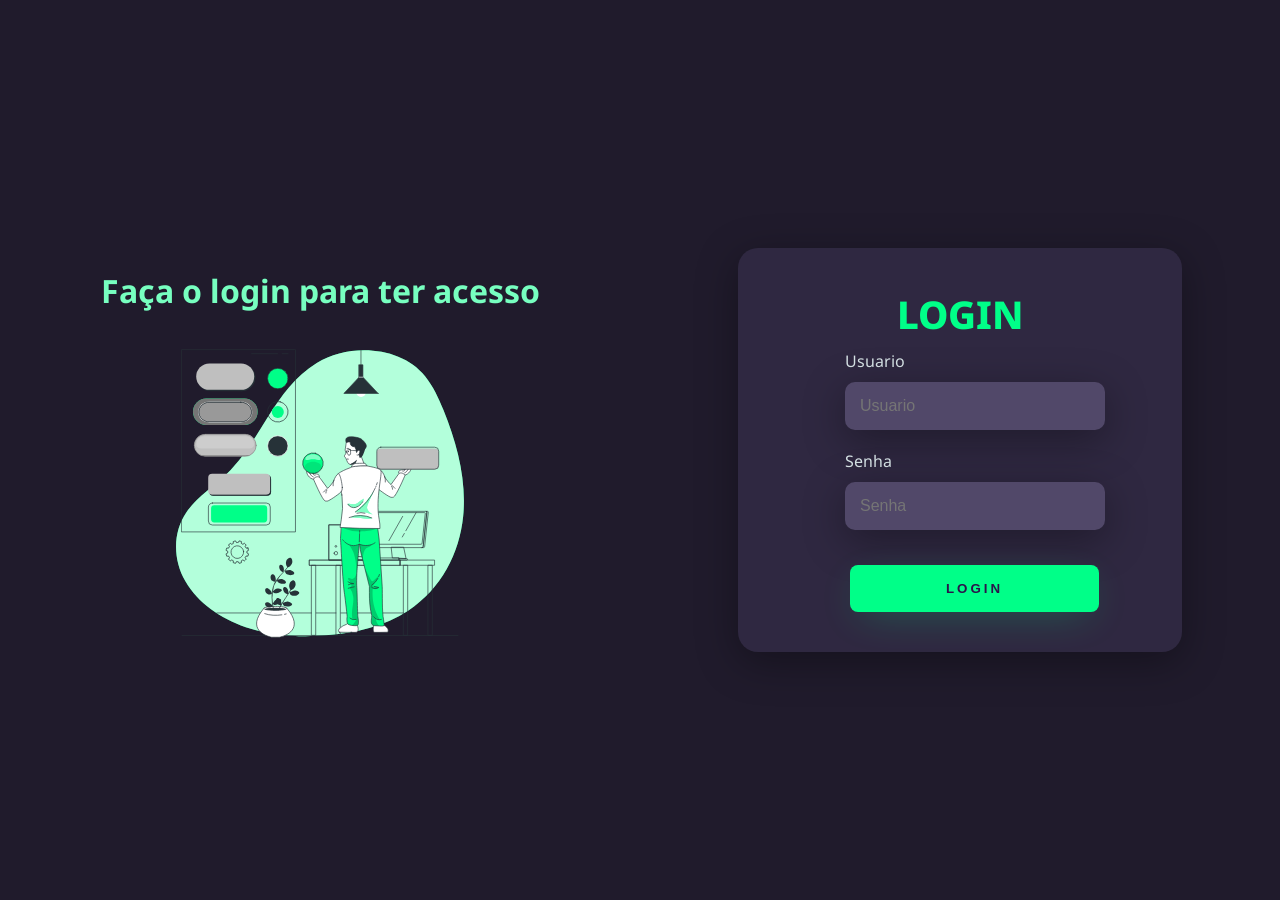
==== index.html @ a7904ff5 "meu comit" ====
<!DOCTYPE html>
<html lang="en">

<head>
    <meta charset="UTF-8">
    <meta http-equiv="X-UA-Compatible" content="IE=edge">
    <meta name="viewport" content="width=device-width, initial-scale=1.0">
    <title>login</title>
    <link rel="stylesheet" href="style.css">
</head>

<body>
    <div class="conteudo">
        <div class="conteudo-imagem">
            <h1>Faça o login para ter acesso</h1>
            <img src="imagem.svg" alt="">
        </div>
        <div class="conteudo-login">
            <div class="conteudo-card">
                <h1>LOGIN</h1>
                <div class="conteudo-input">
                    <label for="usuario">Usuario</label>
                    <input type="text" name="usuario" id="" placeholder="Usuario">
                </div>
                <div class="conteudo-input">
                    <label for="senha">Senha</label>
                    <input type="password" name="senha" id="" placeholder="Senha">
                </div>
                <button class="botao">Login</button>
            </div>
        </div>
    </div>
</body>

</html>
---- style.css ----
@import url('https://fonts.googleapis.com/css2?family=Noto+Sans:ital,wght@0,400;1,700&display=swap');
body {
    margin: 0;
    font-family: 'Noto Sans', sans-serif;;
}

.conteudo {
    width: 100vw;
    height: 100vh;
    background-color: #201b2c;
    display: flex;
    justify-content: center;
    align-items: center;
}

.conteudo-imagem {
    width: 50vw;
    height: 100vh;
    display: flex;
    justify-content: center;
    align-items: center;
    flex-direction: column;
}

img {
    width: 25vw;
}

.conteudo-imagem h1 {
    color: #77ffc0;
}

.conteudo-login {
    width: 50vw;
    height: 100vh;
    display: flex;
    justify-content: center;
    align-items: center;
}

.conteudo-card {
    width: 60%;
    display: flex;
    justify-content: center;
    align-items: center;
    flex-direction: column;
    padding: 30px 30px;
    padding-top: 40px;
    padding-bottom: 40px;
    background-color: #2f2841;
    border-radius: 20px;
    box-shadow: 0px 10px 40px #00000056;
}


.conteudo-card h1{
    color: #00ff88;
    font-weight: 800;
    margin: 0;
    font-size: 3vw;
}

.conteudo-input{
    display: flex;
    flex-direction: column;
    justify-content: center;
    align-items: flex-start;
    margin: 10px 0;
}

.conteudo-input input{
    width: 100%;
    border: none;
    border-radius: 10px;
    padding: 15px;
    background-color: #514869;
    color: #f0ffffde;
    font-size: 12pt;
    box-shadow: 0px 10px 40px #00000056;
    outline: none;
}

.conteudo-input label{
    color: #f0ffffde;
    margin-bottom: 10px;
}

.botao{
    width: 65%;
    padding: 16px;
    margin-left: 29px;
    margin-top: 25px;
    border: none;
    border-radius: 8px;
    outline: none;
    text-transform: uppercase;
    font-weight: 800;
    letter-spacing: 3px;
    color: #2b134b;
    background-color: #00ff88;
    cursor: pointer;
    box-shadow: 0px 10px 40px -12px #00ff8852;
}
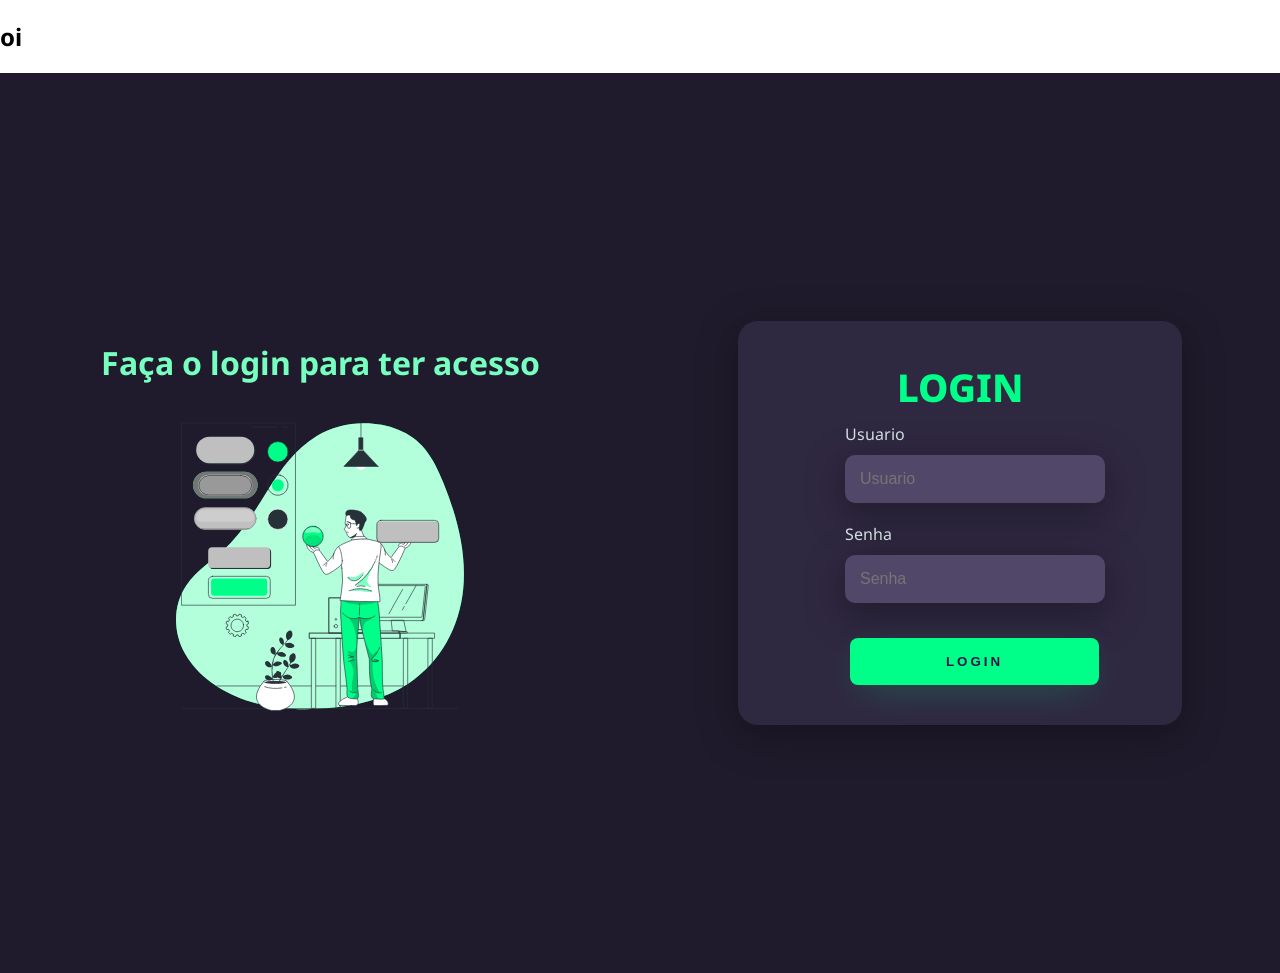
==== commit 49e6a5e5: "main" ====
--- a/index.html
+++ b/index.html
@@ -10,6 +10,7 @@
 </head>
 
 <body>
+    <h2>oi</h2>
     <div class="conteudo">
         <div class="conteudo-imagem">
             <h1>Faça o login para ter acesso</h1>
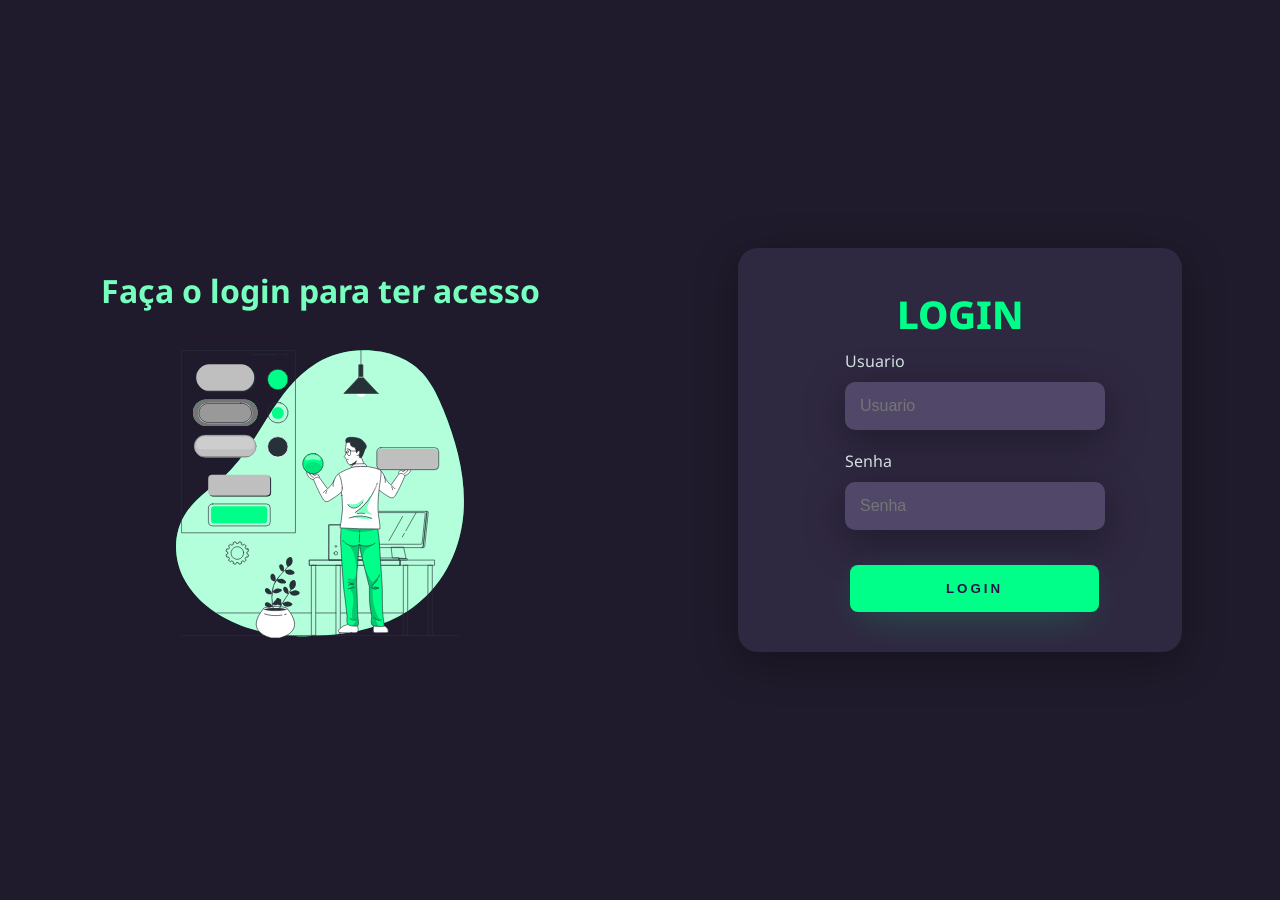
==== commit 580756ed: "main" ====
--- a/index.html
+++ b/index.html
@@ -10,7 +10,6 @@
 </head>
 
 <body>
-    <h2>oi</h2>
     <div class="conteudo">
         <div class="conteudo-imagem">
             <h1>Faça o login para ter acesso</h1>
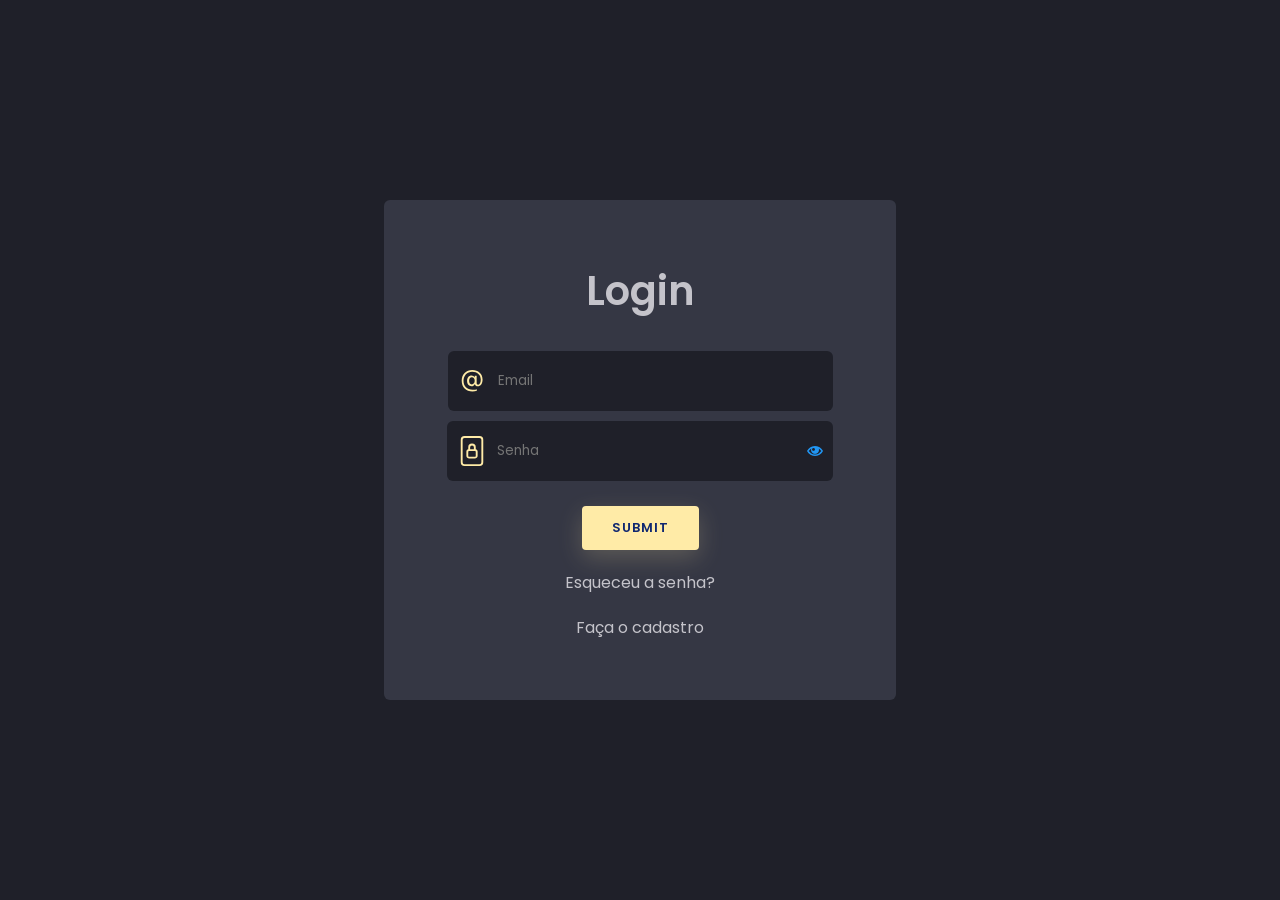
==== commit 85710b27: "index" ====
--- a/index.html
+++ b/index.html
@@ -1,35 +1,77 @@
 <!DOCTYPE html>
-<html lang="en">
+<html lang="pt-br">
 
 <head>
     <meta charset="UTF-8">
-    <meta http-equiv="X-UA-Compatible" content="IE=edge">
     <meta name="viewport" content="width=device-width, initial-scale=1.0">
-    <title>login</title>
+    <title>Login</title>
     <link rel="stylesheet" href="style.css">
 </head>
 
 <body>
-    <div class="conteudo">
-        <div class="conteudo-imagem">
-            <h1>Faça o login para ter acesso</h1>
-            <img src="imagem.svg" alt="">
-        </div>
-        <div class="conteudo-login">
-            <div class="conteudo-card">
-                <h1>LOGIN</h1>
-                <div class="conteudo-input">
-                    <label for="usuario">Usuario</label>
-                    <input type="text" name="usuario" id="" placeholder="Usuario">
-                </div>
-                <div class="conteudo-input">
-                    <label for="senha">Senha</label>
-                    <input type="password" name="senha" id="" placeholder="Senha">
-                </div>
-                <button class="botao">Login</button>
+    <main class="container">
+        <form class="container-formulario" id="login">
+            <h1>Login</h1>
+            <div class="formulario email">
+                <svg xmlns="http://www.w3.org/2000/svg" width="30" height="30" fill="currentColor" class="bi bi-at"
+                    viewBox="0 0 16 16">
+                    <path
+                        d="M13.106 7.222c0-2.967-2.249-5.032-5.482-5.032-3.35 0-5.646 2.318-5.646 5.702 0 3.493 2.235 5.708 5.762 5.708.862 0 1.689-.123 2.304-.335v-.862c-.43.199-1.354.328-2.29.328-2.926 0-4.813-1.88-4.813-4.798 0-2.844 1.921-4.881 4.594-4.881 2.735 0 4.608 1.688 4.608 4.156 0 1.682-.554 2.769-1.416 2.769-.492 0-.772-.28-.772-.76V5.206H8.923v.834h-.11c-.266-.595-.881-.964-1.6-.964-1.4 0-2.378 1.162-2.378 2.823 0 1.737.957 2.906 2.379 2.906.8 0 1.415-.39 1.709-1.087h.11c.081.67.703 1.148 1.503 1.148 1.572 0 2.57-1.415 2.57-3.643zm-7.177.704c0-1.197.54-1.907 1.456-1.907.93 0 1.524.738 1.524 1.907S8.308 9.84 7.371 9.84c-.895 0-1.442-.725-1.442-1.914z" />
+                </svg>
+                <input type="email" id="email" placeholder="Email">
             </div>
-        </div>
-    </div>
+            <div class="formulario senha">
+                <svg xmlns="http://www.w3.org/2000/svg" width="30" height="30" fill="currentColor"
+                    class="bi bi-file-lock" viewBox="0 0 16 16">
+                    <path
+                        d="M8 5a1 1 0 0 1 1 1v1H7V6a1 1 0 0 1 1-1zm2 2.076V6a2 2 0 1 0-4 0v1.076c-.54.166-1 .597-1 1.224v2.4c0 .816.781 1.3 1.5 1.3h3c.719 0 1.5-.484 1.5-1.3V8.3c0-.627-.46-1.058-1-1.224zM6.105 8.125A.637.637 0 0 1 6.5 8h3a.64.64 0 0 1 .395.125c.085.068.105.133.105.175v2.4c0 .042-.02.107-.105.175A.637.637 0 0 1 9.5 11h-3a.637.637 0 0 1-.395-.125C6.02 10.807 6 10.742 6 10.7V8.3c0-.042.02-.107.105-.175z" />
+                    <path
+                        d="M4 0a2 2 0 0 0-2 2v12a2 2 0 0 0 2 2h8a2 2 0 0 0 2-2V2a2 2 0 0 0-2-2H4zm0 1h8a1 1 0 0 1 1 1v12a1 1 0 0 1-1 1H4a1 1 0 0 1-1-1V2a1 1 0 0 1 1-1z" />
+                </svg>
+                <input type="password" placeholder="Senha" id="senha" class="senha">
+                <img class="olho" src="[data-uri]" />
+            </div>
+            <input id="botao" type="submit">
+            <a href="">Esqueceu a senha?</a>
+            <a id="container-link-cadastro">Faça o cadastro</a>
+        </form>
+
+        <form class="container-formulario" id="cadastro">
+            <h1>Inscreva-se</h1>
+            <div class="formulario email">
+                <svg xmlns="http://www.w3.org/2000/svg" width="30" height="30" fill="currentColor" class="bi bi-person"
+                    viewBox="0 0 16 16">
+                    <path
+                        d="M8 8a3 3 0 1 0 0-6 3 3 0 0 0 0 6Zm2-3a2 2 0 1 1-4 0 2 2 0 0 1 4 0Zm4 8c0 1-1 1-1 1H3s-1 0-1-1 1-4 6-4 6 3 6 4Zm-1-.004c-.001-.246-.154-.986-.832-1.664C11.516 10.68 10.289 10 8 10c-2.29 0-3.516.68-4.168 1.332-.678.678-.83 1.418-.832 1.664h10Z" />
+                </svg>
+                <input type="email" id="nome" placeholder="Seu nome completo">
+            </div>
+            <div class="formulario email">
+                <svg xmlns="http://www.w3.org/2000/svg" width="30" height="30" fill="currentColor" class="bi bi-at"
+                    viewBox="0 0 16 16">
+                    <path
+                        d="M13.106 7.222c0-2.967-2.249-5.032-5.482-5.032-3.35 0-5.646 2.318-5.646 5.702 0 3.493 2.235 5.708 5.762 5.708.862 0 1.689-.123 2.304-.335v-.862c-.43.199-1.354.328-2.29.328-2.926 0-4.813-1.88-4.813-4.798 0-2.844 1.921-4.881 4.594-4.881 2.735 0 4.608 1.688 4.608 4.156 0 1.682-.554 2.769-1.416 2.769-.492 0-.772-.28-.772-.76V5.206H8.923v.834h-.11c-.266-.595-.881-.964-1.6-.964-1.4 0-2.378 1.162-2.378 2.823 0 1.737.957 2.906 2.379 2.906.8 0 1.415-.39 1.709-1.087h.11c.081.67.703 1.148 1.503 1.148 1.572 0 2.57-1.415 2.57-3.643zm-7.177.704c0-1.197.54-1.907 1.456-1.907.93 0 1.524.738 1.524 1.907S8.308 9.84 7.371 9.84c-.895 0-1.442-.725-1.442-1.914z" />
+                </svg>
+                <input type="email" id="email" placeholder="Email">
+            </div>
+            <div class="formulario senha">
+                <svg xmlns="http://www.w3.org/2000/svg" width="30" height="30" fill="currentColor"
+                    class="bi bi-file-lock" viewBox="0 0 16 16">
+                    <path
+                        d="M8 5a1 1 0 0 1 1 1v1H7V6a1 1 0 0 1 1-1zm2 2.076V6a2 2 0 1 0-4 0v1.076c-.54.166-1 .597-1 1.224v2.4c0 .816.781 1.3 1.5 1.3h3c.719 0 1.5-.484 1.5-1.3V8.3c0-.627-.46-1.058-1-1.224zM6.105 8.125A.637.637 0 0 1 6.5 8h3a.64.64 0 0 1 .395.125c.085.068.105.133.105.175v2.4c0 .042-.02.107-.105.175A.637.637 0 0 1 9.5 11h-3a.637.637 0 0 1-.395-.125C6.02 10.807 6 10.742 6 10.7V8.3c0-.042.02-.107.105-.175z" />
+                    <path
+                        d="M4 0a2 2 0 0 0-2 2v12a2 2 0 0 0 2 2h8a2 2 0 0 0 2-2V2a2 2 0 0 0-2-2H4zm0 1h8a1 1 0 0 1 1 1v12a1 1 0 0 1-1 1H4a1 1 0 0 1-1-1V2a1 1 0 0 1 1-1z" />
+                </svg>
+                <input type="password" placeholder="Senha" id="senha" class="senha">
+                <img class="olho" src="[data-uri]" />
+            </div>
+            <input id="botao" type="submit">
+            <a href="">Esqueceu a senha?</a>
+            <a id="container-link-login">Faça o login</a>
+        </form>
+    </main>
+    <script src="https://ajax.googleapis.com/ajax/libs/jquery/2.0.2/jquery.min.js"></script>
+    <script src="script.js"></script>
 </body>
 
 </html>
--- a/style.css
+++ b/style.css
@@ -1,103 +1,211 @@
-@import url('https://fonts.googleapis.com/css2?family=Noto+Sans:ital,wght@0,400;1,700&display=swap');
-body {
+@import url('https://fonts.googleapis.com/css?family=Poppins:400,500,600,700,800,900');
+
+* {
     margin: 0;
-    font-family: 'Noto Sans', sans-serif;;
-}
-
-.conteudo {
-    width: 100vw;
+    padding: 0;
+    box-sizing: border-box;
+    font-family: 'Poppins', sans-serif;
+}
+
+.container {
     height: 100vh;
-    background-color: #201b2c;
+    background-color: #1f2029;
     display: flex;
     justify-content: center;
     align-items: center;
 }
 
-.conteudo-imagem {
-    width: 50vw;
-    height: 100vh;
-    display: flex;
-    justify-content: center;
-    align-items: center;
-    flex-direction: column;
-}
-
-img {
-    width: 25vw;
-}
-
-.conteudo-imagem h1 {
-    color: #77ffc0;
-}
-
-.conteudo-login {
-    width: 50vw;
-    height: 100vh;
-    display: flex;
-    justify-content: center;
-    align-items: center;
-}
-
-.conteudo-card {
-    width: 60%;
-    display: flex;
-    justify-content: center;
-    align-items: center;
-    flex-direction: column;
-    padding: 30px 30px;
-    padding-top: 40px;
-    padding-bottom: 40px;
-    background-color: #2f2841;
-    border-radius: 20px;
-    box-shadow: 0px 10px 40px #00000056;
-}
-
-
-.conteudo-card h1{
-    color: #00ff88;
-    font-weight: 800;
-    margin: 0;
-    font-size: 3vw;
-}
-
-.conteudo-input{
+
+.container-formulario {
+    width: 40vw;
+    height: 500px;
+    background-color: #353744;
+    border-radius: 6px;
+    color: #c4c3ca;
     display: flex;
     flex-direction: column;
-    justify-content: center;
-    align-items: flex-start;
-    margin: 10px 0;
-}
-
-.conteudo-input input{
-    width: 100%;
+    align-items: center;
+    justify-content: center;
+    gap: 10px;
+}
+
+.container-formulario h1 {
+    margin-bottom: 20px;
+    font-weight: 600;
+    font-size: 2.5em;
+}
+
+.formulario {
+    width: auto;
+    background-color: #1f2029;
+    display: flex;
+    padding: 10px;
+    justify-content: center;
+    align-items: center;
+    gap: 10px;
+    border-radius: 6px;
+}
+
+svg {
+    color: #ffeba7;
+}
+
+.email input {
+    width: 325px;
+    height: 40px;
+    padding: 10px 10px 10px 0px;
+    background-color: #1f2029;
+    border: 0;
+    color: white;
+
+}
+
+.senha input {
+    width: 300px;
+    height: 40px;
+    padding: 10px 10px 10px 0px;
+    background-color: #1f2029;
+    border: 0;
+    color: white;
+}
+
+
+input:focus {
+    outline: 0;
+}
+
+#botao {
+    border-radius: 4px;
+    height: 44px;
+    font-size: 13px;
+    font-weight: 600;
+    text-transform: uppercase;
+    -webkit-transition: all 200ms linear;
+    transition: all 200ms linear;
+    padding: 0 30px;
+    letter-spacing: 1px;
+    display: -webkit-inline-flex;
+    display: -ms-inline-flexbox;
+    display: inline-flex;
+    -webkit-align-items: center;
+    -moz-align-items: center;
+    -ms-align-items: center;
+    align-items: center;
+    -webkit-justify-content: center;
+    -moz-justify-content: center;
+    -ms-justify-content: center;
+    justify-content: center;
+    -ms-flex-pack: center;
+    text-align: center;
     border: none;
-    border-radius: 10px;
-    padding: 15px;
-    background-color: #514869;
-    color: #f0ffffde;
-    font-size: 12pt;
-    box-shadow: 0px 10px 40px #00000056;
-    outline: none;
-}
-
-.conteudo-input label{
-    color: #f0ffffde;
-    margin-bottom: 10px;
-}
-
-.botao{
-    width: 65%;
-    padding: 16px;
-    margin-left: 29px;
-    margin-top: 25px;
-    border: none;
-    border-radius: 8px;
-    outline: none;
-    text-transform: uppercase;
-    font-weight: 800;
-    letter-spacing: 3px;
-    color: #2b134b;
-    background-color: #00ff88;
+    background-color: #ffeba7;
+    color: #102770;
+    box-shadow: 0 8px 24px 0 rgba(255, 235, 167, .2);
     cursor: pointer;
-    box-shadow: 0px 10px 40px -12px #00ff8852;
-}+    margin-top: 15px;
+}
+
+#botao:active,
+#botao:focus {
+    background-color: #102770;
+    color: #ffeba7;
+    box-shadow: 0 8px 24px 0 rgba(16, 39, 112, .2);
+}
+
+
+#botao:hover {
+    background-color: #102770;
+    color: #ffeba7;
+    box-shadow: 0 8px 24px 0 rgba(16, 39, 112, .2);
+}
+
+.container-formulario a {
+    color: #c4c3ca;
+    cursor: pointer;
+    transition: all 200ms linear;
+    margin-top: 10px;
+    text-decoration: none;
+}
+
+.container-formulario a:hover {
+    color: #ffeba7;
+}
+
+.olho {
+    cursor: pointer;
+}
+
+@media only screen and (max-width: 960px) {
+    .container-formulario h1 {
+        font-size: 2em;
+    }
+
+    .email input {
+        width: 225px;
+        height: 30px;
+    }
+
+    .senha input {
+        width: 200px;
+        height: 30px;
+
+    }
+
+    svg {
+        width: 20px;
+        height: 20px;
+    }
+
+    #botao {
+        padding: 0 20px;
+        height: 35px;
+    }
+
+    .container-formulario a {
+        font-size: 12px;
+    }
+
+}
+
+@media only screen and (max-width: 720px){
+    .email input {
+        width: 155px;
+    }
+
+    .senha input {
+        width: 130px;
+
+    }
+}
+
+@media only screen and (max-width: 490px){
+    .container-formulario h1 {
+        font-size: 1.7em;
+    }
+
+    .email input {
+        width: 145px;
+        height: 20px;
+    }
+
+    .senha input {
+        width: 120px;
+        height: 20px;
+
+    }
+
+    #botao {
+        padding: 0 15px;
+        height: 30px;
+        font-size: 10px;
+    }
+
+    .container-formulario{
+        width: 230px;
+    }
+}
+
+#cadastro{
+    display: none;
+}
+
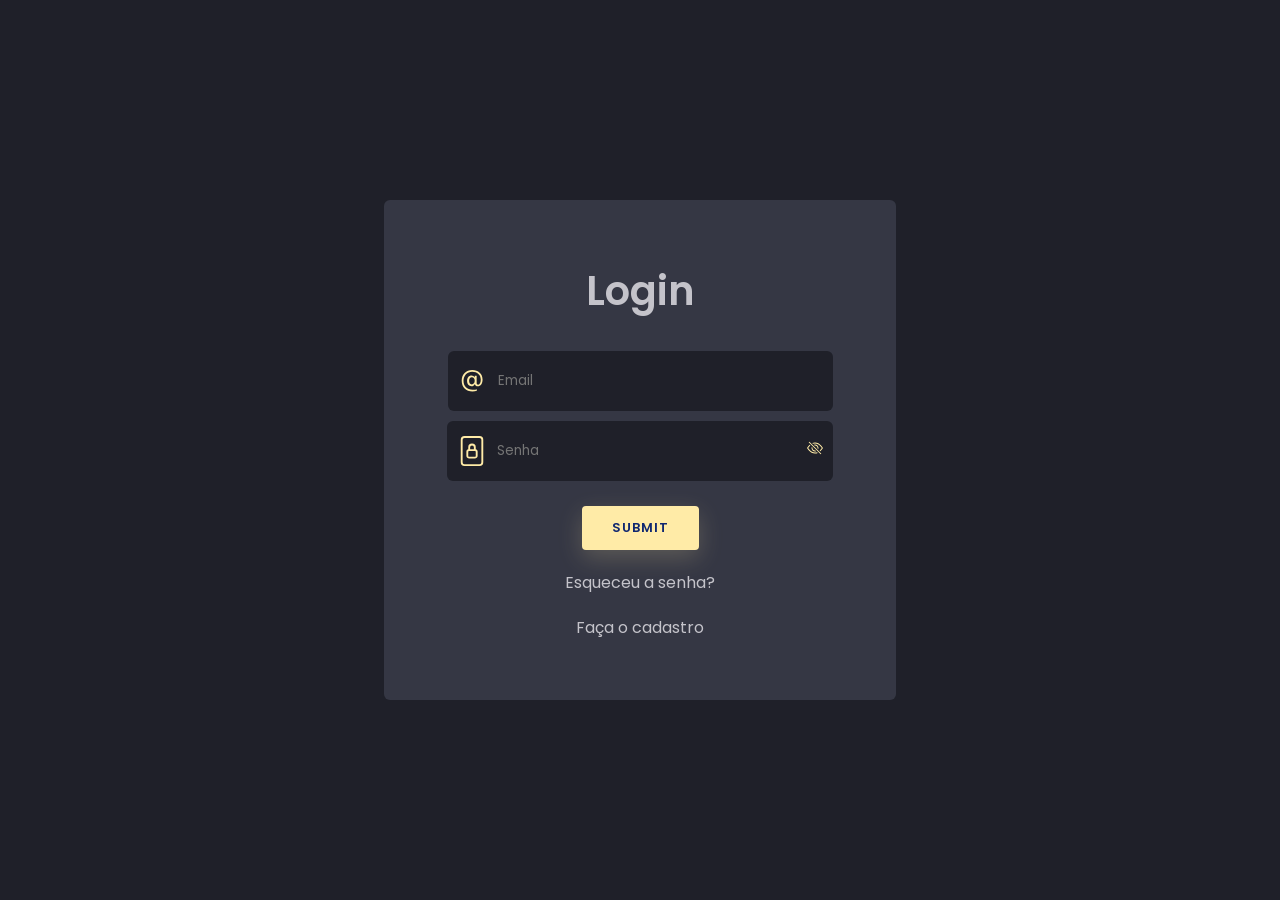
==== commit edc8d215: "botao ocultar senha" ====
--- a/index.html
+++ b/index.html
@@ -29,7 +29,13 @@
                         d="M4 0a2 2 0 0 0-2 2v12a2 2 0 0 0 2 2h8a2 2 0 0 0 2-2V2a2 2 0 0 0-2-2H4zm0 1h8a1 1 0 0 1 1 1v12a1 1 0 0 1-1 1H4a1 1 0 0 1-1-1V2a1 1 0 0 1 1-1z" />
                 </svg>
                 <input type="password" placeholder="Senha" id="senha" class="senha">
-                <img class="olho" src="[data-uri]" />
+                <div class="olho">
+                    <svg xmlns="http://www.w3.org/2000/svg" width="16" height="16" fill="currentColor" class="bi bi-eye-slash" viewBox="0 0 16 16">
+                        <path d="M13.359 11.238C15.06 9.72 16 8 16 8s-3-5.5-8-5.5a7.028 7.028 0 0 0-2.79.588l.77.771A5.944 5.944 0 0 1 8 3.5c2.12 0 3.879 1.168 5.168 2.457A13.134 13.134 0 0 1 14.828 8c-.058.087-.122.183-.195.288-.335.48-.83 1.12-1.465 1.755-.165.165-.337.328-.517.486l.708.709z"/>
+                        <path d="M11.297 9.176a3.5 3.5 0 0 0-4.474-4.474l.823.823a2.5 2.5 0 0 1 2.829 2.829l.822.822zm-2.943 1.299.822.822a3.5 3.5 0 0 1-4.474-4.474l.823.823a2.5 2.5 0 0 0 2.829 2.829z"/>
+                        <path d="M3.35 5.47c-.18.16-.353.322-.518.487A13.134 13.134 0 0 0 1.172 8l.195.288c.335.48.83 1.12 1.465 1.755C4.121 11.332 5.881 12.5 8 12.5c.716 0 1.39-.133 2.02-.36l.77.772A7.029 7.029 0 0 1 8 13.5C3 13.5 0 8 0 8s.939-1.721 2.641-3.238l.708.709zm10.296 8.884-12-12 .708-.708 12 12-.708.708z"/>
+                      </svg>
+                </div>
             </div>
             <input id="botao" type="submit">
             <a href="">Esqueceu a senha?</a>
@@ -63,7 +69,13 @@
                         d="M4 0a2 2 0 0 0-2 2v12a2 2 0 0 0 2 2h8a2 2 0 0 0 2-2V2a2 2 0 0 0-2-2H4zm0 1h8a1 1 0 0 1 1 1v12a1 1 0 0 1-1 1H4a1 1 0 0 1-1-1V2a1 1 0 0 1 1-1z" />
                 </svg>
                 <input type="password" placeholder="Senha" id="senha" class="senha">
-                <img class="olho" src="[data-uri]" />
+                <div class="olho">
+                    <svg xmlns="http://www.w3.org/2000/svg" width="16" height="16" fill="currentColor" class="bi bi-eye-slash" viewBox="0 0 16 16">
+                        <path d="M13.359 11.238C15.06 9.72 16 8 16 8s-3-5.5-8-5.5a7.028 7.028 0 0 0-2.79.588l.77.771A5.944 5.944 0 0 1 8 3.5c2.12 0 3.879 1.168 5.168 2.457A13.134 13.134 0 0 1 14.828 8c-.058.087-.122.183-.195.288-.335.48-.83 1.12-1.465 1.755-.165.165-.337.328-.517.486l.708.709z"/>
+                        <path d="M11.297 9.176a3.5 3.5 0 0 0-4.474-4.474l.823.823a2.5 2.5 0 0 1 2.829 2.829l.822.822zm-2.943 1.299.822.822a3.5 3.5 0 0 1-4.474-4.474l.823.823a2.5 2.5 0 0 0 2.829 2.829z"/>
+                        <path d="M3.35 5.47c-.18.16-.353.322-.518.487A13.134 13.134 0 0 0 1.172 8l.195.288c.335.48.83 1.12 1.465 1.755C4.121 11.332 5.881 12.5 8 12.5c.716 0 1.39-.133 2.02-.36l.77.772A7.029 7.029 0 0 1 8 13.5C3 13.5 0 8 0 8s.939-1.721 2.641-3.238l.708.709zm10.296 8.884-12-12 .708-.708 12 12-.708.708z"/>
+                      </svg>
+                </div>
             </div>
             <input id="botao" type="submit">
             <a href="">Esqueceu a senha?</a>
--- a/style.css
+++ b/style.css
@@ -156,6 +156,11 @@
         height: 20px;
     }
 
+    .olho svg{
+        width: 16px;
+        height: 16px;
+    }
+
     #botao {
         padding: 0 20px;
         height: 35px;
@@ -168,41 +173,31 @@
 }
 
 @media only screen and (max-width: 720px){
+    
+
+    .container-formulario{
+        width: 350px;
+    }
+}
+
+@media only screen and (max-width: 380px){
+
+    .container-formulario{
+        width: 280px;
+    }
+
     .email input {
-        width: 155px;
+        width: 185px;
+        height: 20px;
     }
 
     .senha input {
-        width: 130px;
-
-    }
-}
-
-@media only screen and (max-width: 490px){
-    .container-formulario h1 {
-        font-size: 1.7em;
-    }
-
-    .email input {
-        width: 145px;
+        width: 160px;
         height: 20px;
-    }
-
-    .senha input {
-        width: 120px;
-        height: 20px;
-
-    }
-
-    #botao {
-        padding: 0 15px;
-        height: 30px;
-        font-size: 10px;
-    }
-
-    .container-formulario{
-        width: 230px;
-    }
+
+    }
+
+    
 }
 
 #cadastro{
